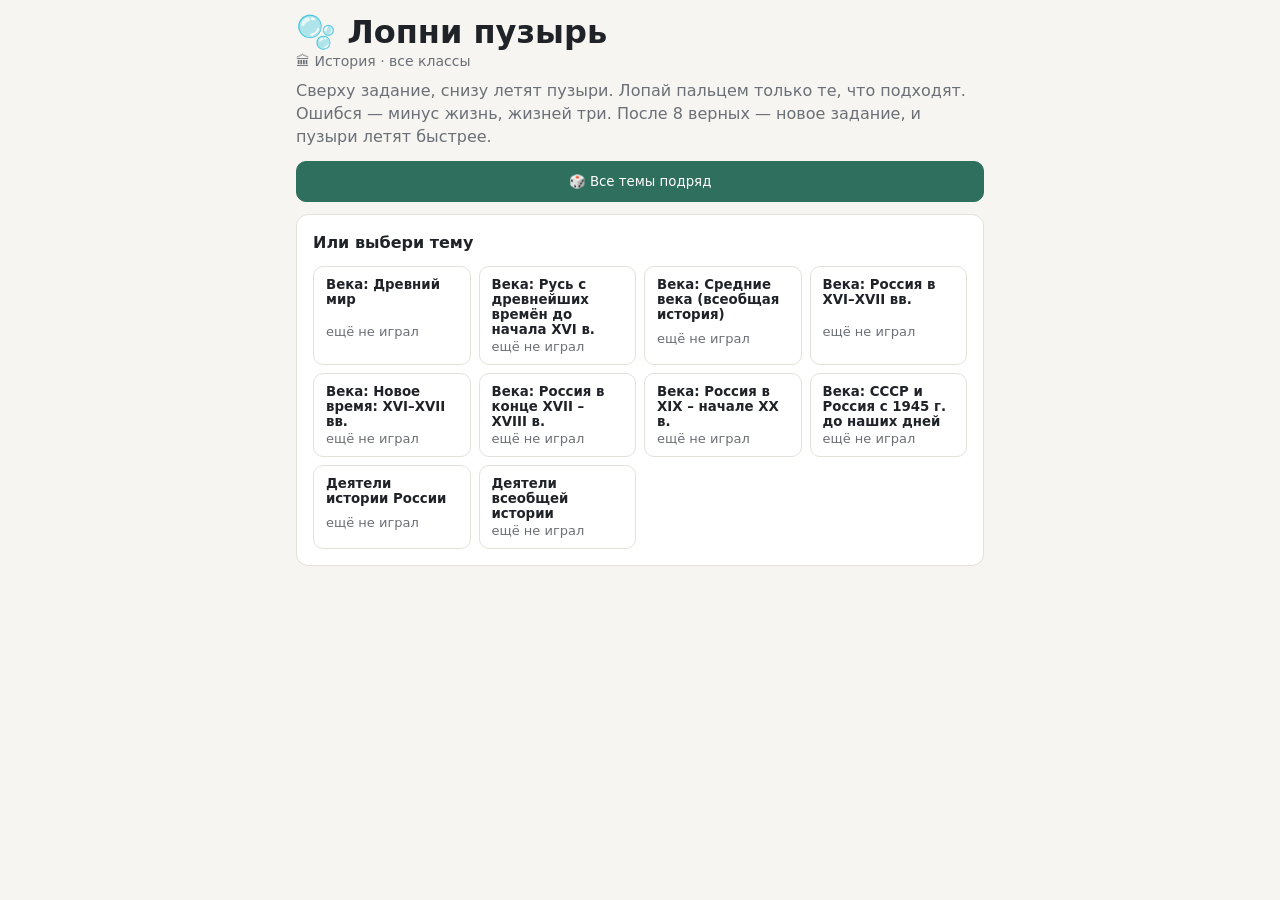
==== bubbles.html @ 8fd3d26c "Справочник 2026-11-20 00:16" ====
<!doctype html>
<html lang="ru">
<head>
<meta charset="utf-8">
<meta name="viewport" content="width=device-width, initial-scale=1, viewport-fit=cover">
<meta name="description" content="Игра бота «Колокол»: лопай только те пузыри, которые подходят к заданию.">
<title>Лопни пузырь</title>
<link rel="icon" href="data:image/svg+xml,<svg xmlns='http://www.w3.org/2000/svg' viewBox='0 0 100 100'><text y='.9em' font-size='90'>🫧</text></svg>">
<link rel="stylesheet" href="game.css">
<script async src="https://telegram.org/js/telegram-web-app.js" onload="window.initTelegram && initTelegram()"></script>
<style>
.sea { position: relative; height: min(60vh, 560px); min-height: 360px; overflow: hidden; background: var(--panel); border: 1px solid var(--line);
  border-radius: 12px; touch-action: none; user-select: none; -webkit-user-select: none; -webkit-tap-highlight-color: transparent; }
.bubble { position: absolute; left: 0; top: 0; display: grid; place-items: center; text-align: center; border-radius: 50%; padding: 6px;
  cursor: pointer; border: 2px solid var(--rim); color: var(--ink); font: 600 16px/1.15 system-ui, sans-serif; will-change: transform;
  background: radial-gradient(circle at 24% 20%, #ffffffcc 0 6%, transparent 7%), var(--fill); box-shadow: inset -6px -8px 14px #0000001a;
  overflow-wrap: anywhere; }
.bubble.small { font-size: 13.5px; }
.bubble.long { border-radius: 26px; font-size: 13.5px; padding: 8px 10px; }
.bubble.pop { pointer-events: none; border-color: var(--good); animation: pop .28s ease-out forwards; }
.bubble.miss { pointer-events: none; border-color: var(--hit); background: var(--hit-bg); animation: shake .5s ease-out forwards; }
@keyframes pop { to { transform: var(--at) scale(1.5); opacity: 0; } }
@keyframes shake { 20% { margin-left: -6px; } 40% { margin-left: 6px; } 60% { margin-left: -4px; } 80% { margin-left: 3px; } 100% { opacity: 0; } }
.banner { position: absolute; inset: 0; display: grid; place-content: center; gap: 6px; text-align: center; padding: 20px;
  background: color-mix(in srgb, var(--panel) 90%, transparent); z-index: 2; }
.banner b { font-size: 21px; line-height: 1.25; text-wrap: balance; }
.banner span { color: var(--muted); }
@media (prefers-reduced-motion: reduce) { .bubble.pop, .bubble.miss { animation-duration: .01s; } }
</style>
</head>
<body>
<main class="wrap" id="home">
  <header>
    <h1>🫧 Лопни пузырь</h1>
    <p class="subject" id="subj"></p>
    <p class="lead" style="margin-top:8px">Сверху задание, снизу летят пузыри. Лопай пальцем только те, что подходят. Ошибся — минус жизнь, жизней три. После 8 верных — новое задание, и пузыри летят быстрее.</p>
  </header>
  <button class="main" id="all">🎲 Все темы подряд</button>
  <section class="sheet">
    <h2>Или выбери тему</h2>
    <div class="choices" id="topics"></div>
    <p class="note" id="empty" hidden>Для этого класса тем пока нет.</p>
  </section>
</main>

<main class="wrap" id="game" hidden>
  <div class="top">
    <button class="back" id="quit">⏹ Закончить</button>
    <div class="hud"><span id="score">0</span><span class="lives" id="lives"></span></div>
  </div>
  <div class="task"><b id="ask"></b><span id="progress"></span></div>
  <div class="sea" id="sea"></div>
  <p class="hint" id="hint" aria-live="polite"></p>
</main>

<main class="wrap" id="over" hidden>
  <h1>Игра окончена</h1>
  <section class="sheet">
    <p class="big" id="final"></p>
    <p id="best"></p>
  </section>
  <section class="sheet" id="errbox">
    <h2>Где ошибся</h2>
    <ul class="errors" id="errors"></ul>
  </section>
  <button class="main" id="claim" hidden></button>
  <p class="note" id="claimnote" hidden>Бот начислит опыт за верные ответы и напишет в чат. Игра не закроется — можно играть дальше.</p>
  <div class="row"><button class="main" id="again">Ещё раз</button><button id="menu">Темы</button></div>
</main>

<script src="game.js"></script>
<script src="bot-xp.js"></script>
<script>
"use strict";
// Тема — группы, которые не пересекаются (это проверяет selfcheck.py). Лопать одну группу, остальные летят ловушками.
const NEED = 8, LIVES = 3, FILLS = ["--b1", "--b2", "--b3", "--b4", "--b5"];
const best = records("bubbles");
const sea = $("sea");
let topics = [], state = null, raf = 0;

function prepare(data) {
  topics = data.bubbles.map(t => ({...t, cats: t.cats.map(c => ({...c, items: c.items.filter(x => fits(x[2]))})).filter(c => c.items.length >= 2)}))
    .filter(t => t.cats.length >= 2);
}

function newTask() {
  const s = state, pool = s.topic === "all" ? topics : [topics.find(t => t.id === s.topic)];
  let topic, target, tries = 0;
  do { topic = pick(pool); target = pick(topic.cats); } while (target === s.target && tries++ < 20);
  Object.assign(s, {group: topic, target, got: 0, wrongRow: 0, spawnAt: 0, lanes: [], pauseUntil: performance.now() + 1800});
  s.bubbles.forEach(b => b.el.remove());
  s.bubbles = [];
  $("ask").textContent = target.ask;
  const banner = document.createElement("div");
  banner.className = "banner";
  banner.innerHTML = `<span></span><b></b>`;
  banner.firstChild.textContent = s.level ? "Отлично! Дальше быстрее" : topic.title;
  banner.lastChild.textContent = target.ask;
  sea.querySelector(".banner")?.remove();
  sea.append(banner);
  hud();
}

function hud() {
  const s = state;
  $("score").textContent = `★ ${s.score}`;
  $("lives").textContent = "❤️".repeat(s.lives) + "🤍".repeat(LIVES - s.lives);
  $("progress").textContent = `${s.group.title} · поймано ${s.got} из ${NEED}` + (s.combo >= 3 ? ` · серия ${s.combo}` : "");
}

function spawn(now) {
  const s = state, others = s.group.cats.filter(c => c !== s.target);
  const right = s.wrongRow >= 2 || Math.random() < 0.45;
  s.wrongRow = right ? 0 : s.wrongRow + 1;
  const cat = right ? s.target : pick(others), x = pick(cat.items), item = {t: x[0], why: x[1]};
  if (s.bubbles.some(b => !b.dead && b.item.t === item.t)) return false;  // два одинаковых пузыря на экране путают
  const el = document.createElement("div");
  // дорожки: пузырь не шире дорожки и не встаёт в две последние занятые — надписи не закрывают друг друга
  const w = sea.clientWidth, lanes = Math.max(3, Math.floor(w / 124)), laneW = w / lanes;
  const len = item.t.length, long = len > 18;
  const size = Math.round(long ? laneW - 8 : Math.max(70, Math.min(128, laneW - 8, 44 + len * 8)));
  el.className = "bubble" + (long ? " long" : len > 9 ? " small" : "");
  el.textContent = item.t;
  el.style.width = size + "px";
  if (!long) el.style.height = size + "px";
  el.style.setProperty("--fill", `var(${pick(FILLS)})`);
  const recent = s.lanes.slice(-Math.min(2, lanes - 1));
  const free = Array.from({length: lanes}, (_, i) => i).filter(i => !recent.includes(i)), lane = pick(free);
  s.lanes.push(lane);
  const b = {el, item, right, size, x: lane * laneW + (laneW - size) * Math.random(), y: sea.clientHeight + 4,
    speed: 44 + s.level * 7, phase: Math.random() * 6};
  el.addEventListener("pointerdown", e => { e.preventDefault(); hit(b); });
  sea.append(el);
  b.h = el.offsetHeight;
  s.bubbles.push(b);
  return true;
}

function hit(b) {
  const s = state;
  if (!s || b.dead) return;
  b.dead = true;
  if (b.right) {
    s.combo++; s.got++; s.pops++;
    s.score += 1 + Math.floor(s.combo / 5);  // серия из 5 верных подряд — очки растут
    b.el.classList.add("pop");
    if (performance.now() > s.hintUntil) {
      $("hint").className = "hint ok";
      $("hint").textContent = s.combo % 5 === 0 ? `Серия ${s.combo}! Очки растут` : "";
    }
  } else {
    s.combo = 0; s.lives--;
    s.errors.set(b.item.t, b.item.why);
    b.el.classList.add("miss");
    $("hint").className = "hint";
    $("hint").textContent = "Не то. " + b.item.why;
    s.hintUntil = performance.now() + 3500;
    try { navigator.vibrate && navigator.vibrate(60); } catch (e) {}
  }
  setTimeout(() => b.el.remove(), 520);
  hud();
  if (s.lives <= 0) return finish();
  if (s.got >= NEED) { s.level++; newTask(); }
}

function tick(now) {
  const s = state;
  if (!s) return;
  raf = requestAnimationFrame(tick);
  const dt = Math.min(0.05, (now - s.last) / 1000);  // после паузы вкладки пузыри не прыгают
  s.last = now;
  if (now < s.pauseUntil) return;
  sea.querySelector(".banner")?.remove();
  if (now >= s.spawnAt) s.spawnAt = now + (spawn(now) ? Math.max(560, 1250 - s.level * 60) : 120);
  for (const b of s.bubbles) {
    if (!b.dead) b.y -= b.speed * dt;
    const sway = Math.sin(now / 700 + b.phase) * 4;
    const at = `translate(${Math.max(0, Math.min(sea.clientWidth - b.size, b.x + sway))}px, ${b.y}px)`;
    b.el.style.transform = at;
    b.el.style.setProperty("--at", at);
    if (!b.dead && b.y < -b.h) {
      b.dead = true; b.el.remove();
      if (b.right && s.combo) { s.combo = 0; hud(); }  // упущенный нужный пузырь обрывает серию
    }
  }
  s.bubbles = s.bubbles.filter(b => !b.dead || b.el.isConnected);
}

function start(topic) {
  state = {topic, score: 0, lives: LIVES, combo: 0, pops: 0, level: 0, bubbles: [], errors: new Map(), last: performance.now(), target: null, hintUntil: 0};
  show("game");
  $("hint").textContent = "";
  newTask();
  cancelAnimationFrame(raf);
  raf = requestAnimationFrame(tick);
}

function stop() {
  cancelAnimationFrame(raf);
  state?.bubbles.forEach(b => b.el.remove());
  sea.querySelector(".banner")?.remove();
}

function finish() {
  const s = state;
  stop();
  state = null;
  const record = best.save(s.topic, s.score);
  $("final").textContent = points(s.score);
  $("best").textContent = record && s.score ? "🏆 Новый рекорд!" : `Рекорд: ${best.get(s.topic)}`;
  errorList(s.errors);
  claimXP("b", s.pops);
  $("again").onclick = () => start(s.topic);
  show("over");
}

function home() {
  stop();
  state = null;
  $("all").hidden = topics.length < 2;
  $("all").textContent = "🎲 Все темы подряд" + (best.get("all") ? ` · рекорд ${best.get("all")}` : "");
  $("empty").hidden = topics.length > 0;
  $("topics").replaceChildren(...topics.map(t => {
    const b = document.createElement("button");
    b.className = "choice";
    b.innerHTML = `<span></span><small>${best.get(t.id) ? "рекорд " + best.get(t.id) : "ещё не играл"}</small>`;
    b.firstChild.textContent = t.title;
    b.addEventListener("click", () => start(t.id));
    return b;
  }));
  show("home");
}

$("all").addEventListener("click", () => start("all"));
$("quit").addEventListener("click", () => state ? finish() : home());  // «Закончить»: сразу итоги и опыт в бота
$("menu").addEventListener("click", home);
document.addEventListener("visibilitychange", () => { if (state) state.last = performance.now(); });
loadData(data => { $("subj").textContent = `${data.title} · ${MODE_TITLE}`; prepare(data); home(); },
  () => { $("empty").hidden = false; $("empty").textContent = "Не получилось загрузить задания. Проверь интернет и открой игру ещё раз."; });
</script>
</body>
</html>
---- game.css ----
/* Общий вид игр: те же цвета, что у справочника и тренажёра «Колокол». */
:root {
  --bg: #f6f5f1; --panel: #ffffff; --ink: #1f2328; --muted: #6b6f76; --line: #e3e1da;
  --accent: #2f6f5e; --accent-ink: #ffffff; --chip: #ecebe5; --good: #1f8a4c; --good-bg: #e3f4ea; --hit: #c0392b; --hit-bg: #fbe7e4;
  --b1: #d6ebe3; --b2: #e4eefb; --b3: #fdeccb; --b4: #f8dde6; --b5: #e8e2fa; --rim: #6fa896;
  --sky1: #e9f4ef; --sky2: #ffffff; --plat: #eef4f1; --plat-edge: #8db9aa;
  --wood: #f3e3cc; --wood-edge: #dcc29c; --plate: #ffffff; --plate-rim: #c9d6cf; --tile: #fff7e6; --tile-edge: #e0b56a;
  color-scheme: light;
}
@media (prefers-color-scheme: dark) { :root:not([data-theme="light"]) {
  --bg: #15171a; --panel: #1d2024; --ink: #e8e6e1; --muted: #9a9ea5; --line: #2e3238;
  --accent: #5fb39a; --accent-ink: #0f1513; --chip: #272a2f; --good: #5fcf8e; --good-bg: #173323; --hit: #ef7d6f; --hit-bg: #3a1d1a;
  --b1: #1f3d33; --b2: #22344d; --b3: #4a3d1d; --b4: #4a2533; --b5: #332c55; --rim: #4f8f7c;
  --sky1: #14221d; --sky2: #1d2024; --plat: #20302a; --plat-edge: #4f8f7c;
  --wood: #2c2418; --wood-edge: #4a3b25; --plate: #1d2a26; --plate-rim: #3a5048; --tile: #4a3a1c; --tile-edge: #8a6a2c;
  color-scheme: dark;
} }
:root[data-theme="dark"] {
  --bg: #15171a; --panel: #1d2024; --ink: #e8e6e1; --muted: #9a9ea5; --line: #2e3238;
  --accent: #5fb39a; --accent-ink: #0f1513; --chip: #272a2f; --good: #5fcf8e; --good-bg: #173323; --hit: #ef7d6f; --hit-bg: #3a1d1a;
  --b1: #1f3d33; --b2: #22344d; --b3: #4a3d1d; --b4: #4a2533; --b5: #332c55; --rim: #4f8f7c;
  --sky1: #14221d; --sky2: #1d2024; --plat: #20302a; --plat-edge: #4f8f7c;
  --wood: #2c2418; --wood-edge: #4a3b25; --plate: #1d2a26; --plate-rim: #3a5048; --tile: #4a3a1c; --tile-edge: #8a6a2c;
  color-scheme: dark;
}
* { box-sizing: border-box; }
[hidden] { display: none !important; }
html { -webkit-text-size-adjust: 100%; }
body { margin: 0; background: var(--bg); color: var(--ink); font: 400 16px/1.45 system-ui, -apple-system, "Segoe UI", Roboto, sans-serif;
  overflow-x: hidden; }
.wrap { max-width: 720px; margin: 0 auto; padding: 14px max(16px, env(safe-area-inset-right, 0px)) 32px max(16px, env(safe-area-inset-left, 0px));
  display: grid; gap: 12px; }
h1, h2 { margin: 0; text-wrap: balance; }
h1 { font-size: clamp(24px, 6vw, 32px); font-weight: 750; line-height: 1.15; }
h2 { font-size: 16px; font-weight: 650; }
p { margin: 0; }
:focus-visible { outline: 2px solid var(--accent); outline-offset: 2px; }
.lead, .note { color: var(--muted); }
.note { font-size: 14px; }
button { font: 600 16px/1.3 inherit; padding: 12px; border-radius: 10px; border: 1px solid var(--accent); background: transparent;
  color: var(--accent); cursor: pointer; font-family: inherit; }
button.main { background: var(--accent); color: var(--accent-ink); }
button:disabled { opacity: .45; cursor: default; }
.sheet { display: grid; gap: 12px; background: var(--panel); border: 1px solid var(--line); border-radius: 12px; padding: 16px; min-width: 0; }
.choices { display: grid; grid-template-columns: repeat(auto-fill, minmax(150px, 1fr)); gap: 8px; }
.choice { display: grid; gap: 2px; text-align: left; border-color: var(--line); color: var(--ink); padding: 10px 12px; font-weight: 600; }
.choice span { hyphens: auto; -webkit-hyphens: auto; overflow-wrap: anywhere; min-width: 0; }
.choice small { color: var(--muted); font-weight: 400; font-size: 13px; }
.back { background: none; border: none; padding: 4px 0; color: var(--accent); font-weight: 600; }
.top { display: flex; justify-content: space-between; align-items: center; gap: 8px; }
.hud { display: flex; gap: 12px; align-items: center; font: 600 16px ui-monospace, Consolas, monospace; font-variant-numeric: tabular-nums; }
.lives { letter-spacing: 1px; }
.task { background: var(--panel); border: 1px solid var(--line); border-radius: 10px; padding: 10px 12px; display: grid; gap: 3px; }
.task span { color: var(--muted); font-size: 13px; }
.task b { font-size: 17px; line-height: 1.3; white-space: pre-line; overflow-wrap: anywhere; }
.hint { min-height: 24px; font-weight: 600; color: var(--hit); text-align: center; white-space: pre-line; }
.hint.ok { color: var(--good); }
.big { font: 800 44px/1.1 system-ui, sans-serif; }
.errors { margin: 0; padding-left: 20px; display: grid; gap: 6px; white-space: pre-line; }
.row { display: flex; gap: 8px; flex-wrap: wrap; }
.row button { flex: 1 1 140px; }
.subject { color: var(--muted); font-size: 14px; }
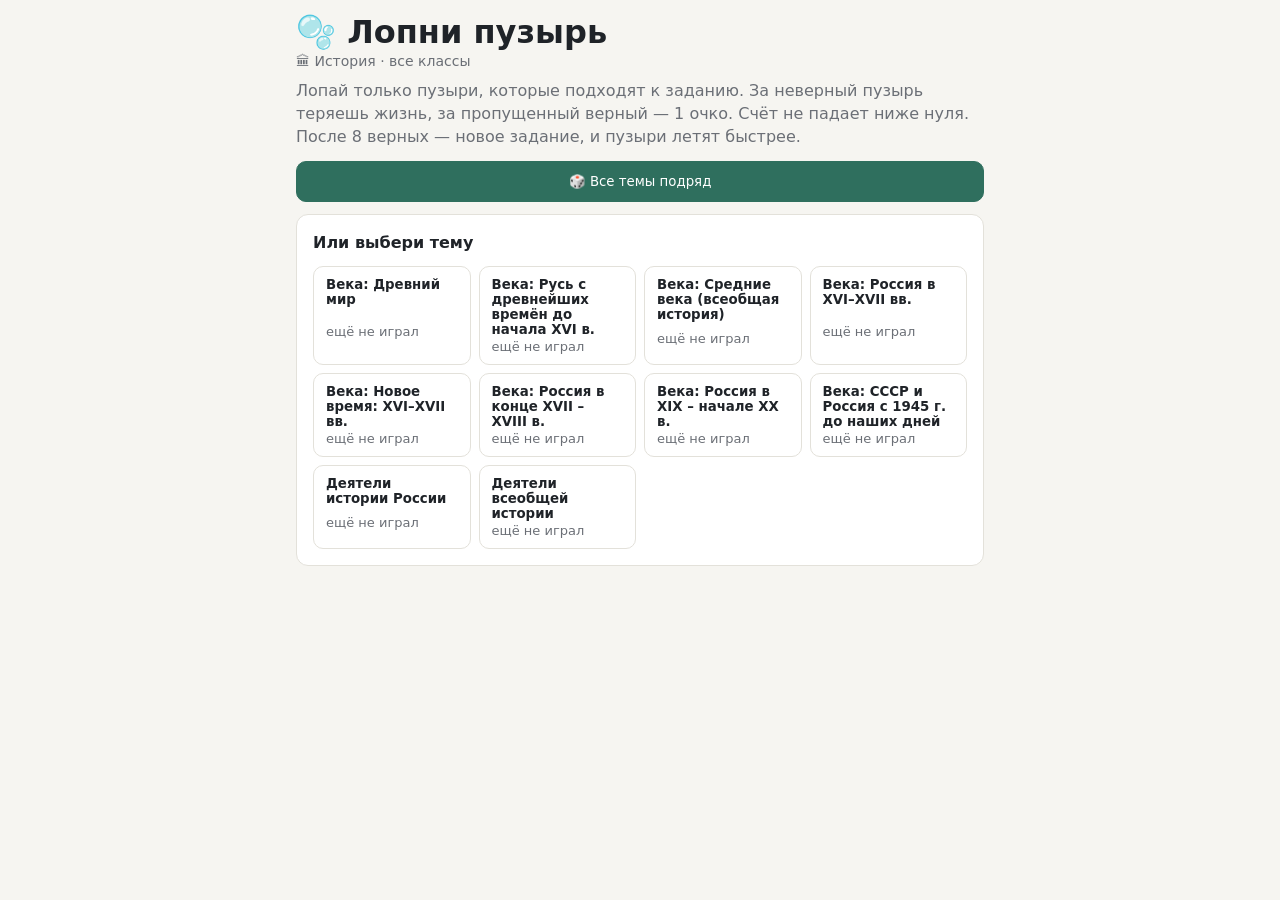
==== commit 08302d91: "Добавить штраф за пропущенный пузырь" ====
--- a/bubbles.html
+++ b/bubbles.html
@@ -33,7 +33,7 @@
   <header>
     <h1>🫧 Лопни пузырь</h1>
     <p class="subject" id="subj"></p>
-    <p class="lead" style="margin-top:8px">Сверху задание, снизу летят пузыри. Лопай пальцем только те, что подходят. Ошибся — минус жизнь, жизней три. После 8 верных — новое задание, и пузыри летят быстрее.</p>
+    <p class="lead" style="margin-top:8px">Лопай только пузыри, которые подходят к заданию. За неверный пузырь теряешь жизнь, за пропущенный верный — 1 очко. Счёт не падает ниже нуля. После 8 верных — новое задание, и пузыри летят быстрее.</p>
   </header>
   <button class="main" id="all">🎲 Все темы подряд</button>
   <section class="sheet">
@@ -73,7 +73,7 @@
 <script>
 "use strict";
 // Тема — группы, которые не пересекаются (это проверяет selfcheck.py). Лопать одну группу, остальные летят ловушками.
-const NEED = 8, LIVES = 3, FILLS = ["--b1", "--b2", "--b3", "--b4", "--b5"];
+const NEED = 8, LIVES = 3, MISS_POINTS = 1, FILLS = ["--b1", "--b2", "--b3", "--b4", "--b5"];
 const best = records("bubbles");
 const sea = $("sea");
 let topics = [], state = null, raf = 0;
@@ -180,7 +180,17 @@
     b.el.style.setProperty("--at", at);
     if (!b.dead && b.y < -b.h) {
       b.dead = true; b.el.remove();
-      if (b.right && s.combo) { s.combo = 0; hud(); }  // упущенный нужный пузырь обрывает серию
+      if (b.right) {
+        const penalty = Math.min(MISS_POINTS, s.score);
+        s.score -= penalty;
+        s.combo = 0;
+        if (now >= s.hintUntil) {
+          $("hint").className = "hint";
+          $("hint").textContent = penalty ? "Пропустил верный пузырь · −1 очко" : "Пропустил верный пузырь";
+          s.hintUntil = now + 1500;
+        }
+        hud();
+      }
     }
   }
   s.bubbles = s.bubbles.filter(b => !b.dead || b.el.isConnected);
